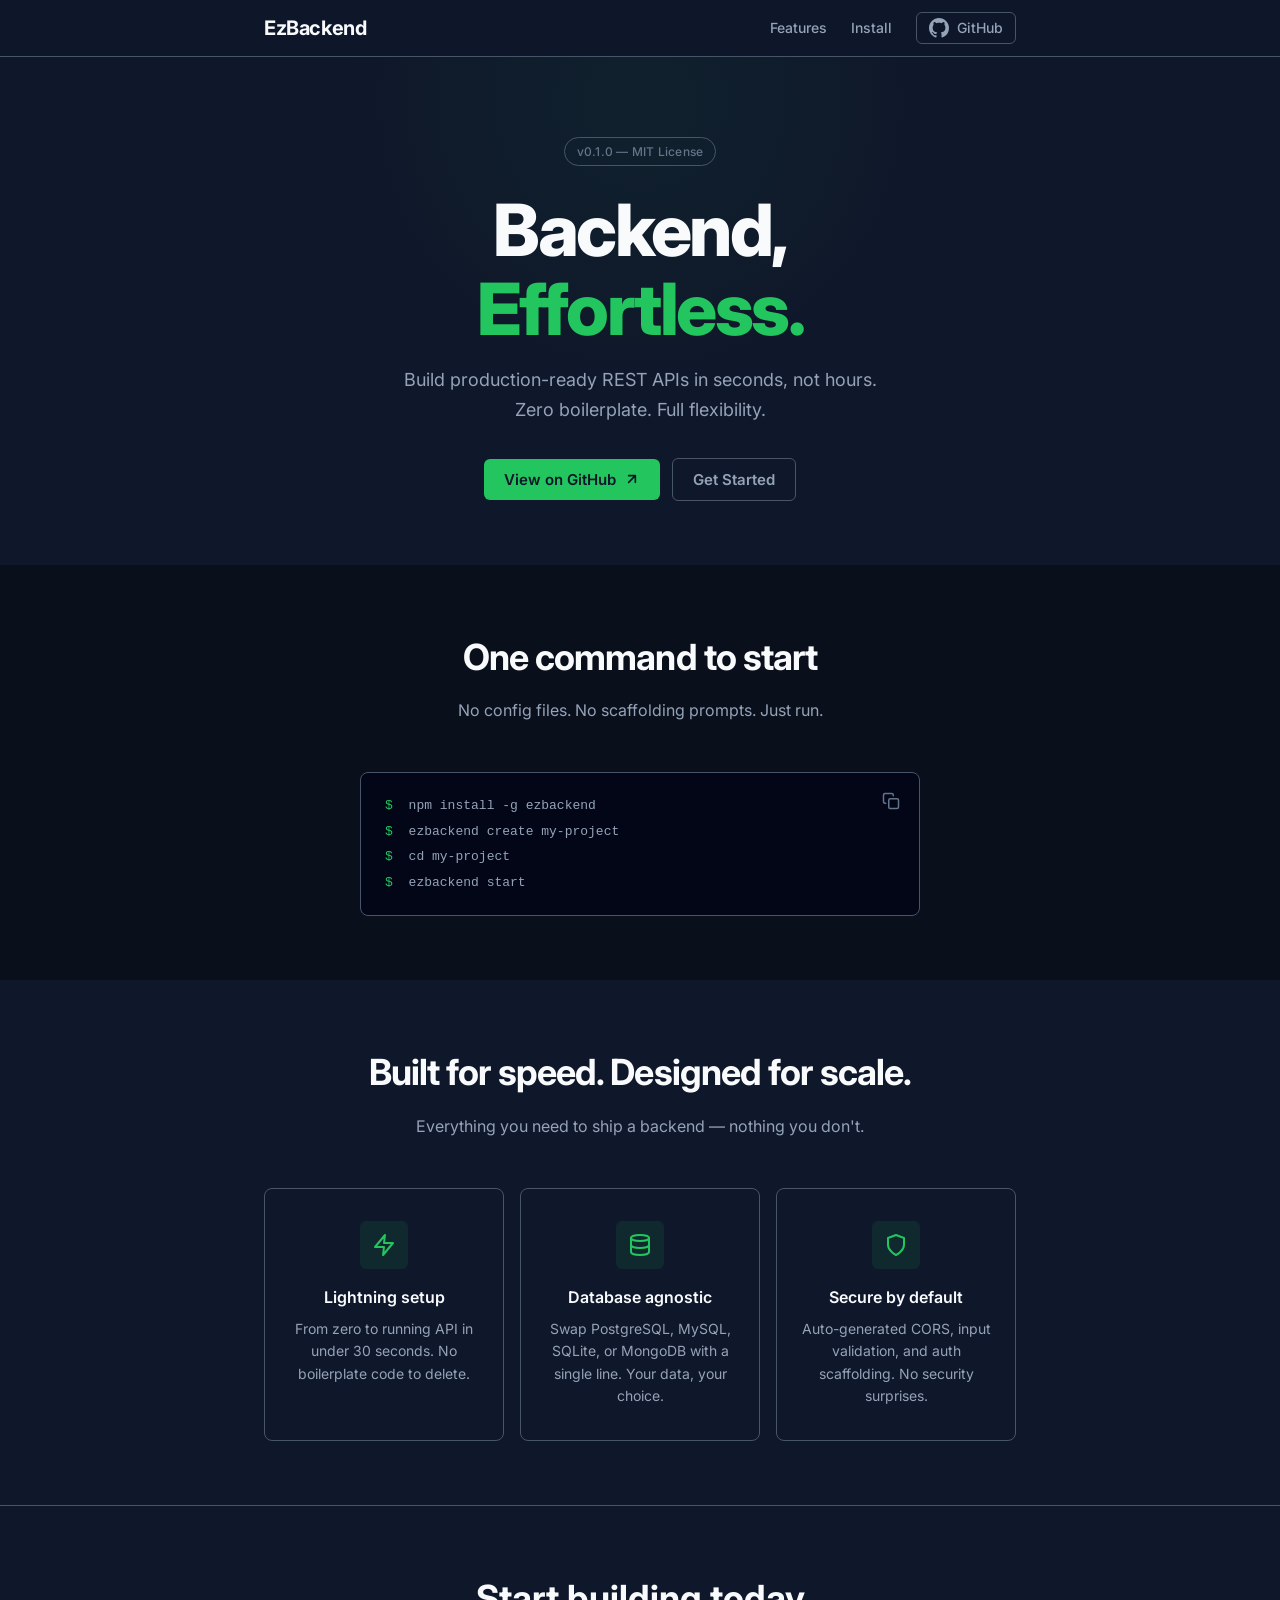
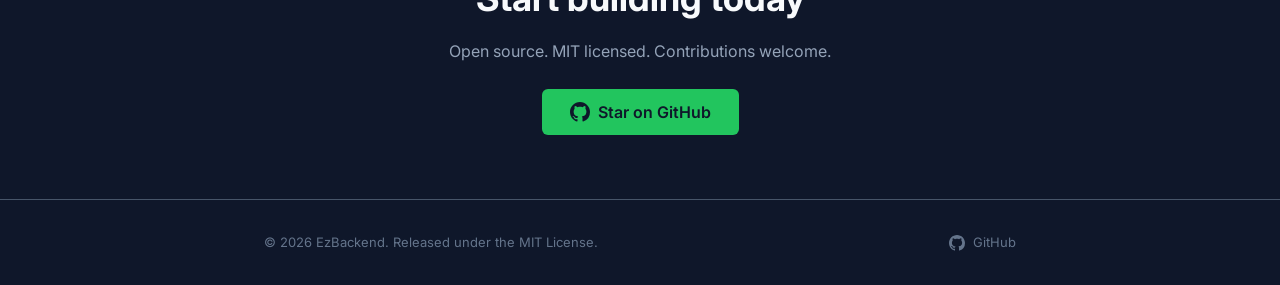
==== docs/index.html @ 8e60e339 "Redesign landing page — dark flat theme - Dark theme (slate-900 bg, slate-100 fg) with green accent " ====
<!DOCTYPE html>
<html lang="en">
<head>
    <meta charset="UTF-8">
    <meta name="viewport" content="width=device-width, initial-scale=1.0">
    <title>EzBackend — Backend, Effortless.</title>
    <link rel="preconnect" href="https://fonts.googleapis.com">
    <link rel="preconnect" href="https://fonts.gstatic.com" crossorigin>
    <link href="https://fonts.googleapis.com/css2?family=Inter:wght@400;500;600;700;800&display=swap" rel="stylesheet">
    <link rel="stylesheet" href="style.css">
</head>
<body>

    <!-- Nav -->
    <nav class="nav" role="navigation" aria-label="Main navigation">
        <div class="container nav__inner">
            <a href="/" class="nav__logo" aria-label="EzBackend home">EzBackend</a>
            <ul class="nav__links">
                <li><a href="#features">Features</a></li>
                <li><a href="#install">Install</a></li>
                <li>
                    <a href="https://github.com/ezbackend/ezbackend" target="_blank" rel="noopener" class="nav__gh">
                        <svg width="20" height="20" viewBox="0 0 24 24" fill="currentColor" aria-hidden="true"><path d="M12 0C5.37 0 0 5.37 0 12c0 5.31 3.435 9.795 8.205 11.385.6.105.825-.255.825-.57 0-.285-.015-1.23-.015-2.235-3.015.555-3.795-.735-4.035-1.41-.135-.345-.72-1.41-1.23-1.695-.42-.225-1.02-.78-.015-.795.945-.015 1.62.87 1.845 1.23 1.08 1.815 2.805 1.305 3.495.99.105-.78.42-1.305.765-1.605-2.67-.3-5.46-1.335-5.46-5.925 0-1.305.465-2.385 1.23-3.225-.12-.3-.54-1.53.12-3.18 0 0 1.005-.315 3.3 1.23.96-.27 1.98-.405 3-.405s2.04.135 3 .405c2.295-1.56 3.3-1.23 3.3-1.23.66 1.65.24 2.88.12 3.18.765.84 1.23 1.905 1.23 3.225 0 4.605-2.805 5.625-5.475 5.925.435.375.81 1.095.81 2.22 0 1.605-.015 2.895-.015 3.3 0 .315.225.69.825.57A12.02 12.02 0 0024 12c0-6.63-5.37-12-12-12z"/></svg>
                        <span>GitHub</span>
                    </a>
                </li>
            </ul>
        </div>
    </nav>

    <!-- Hero -->
    <header class="hero" role="banner">
        <div class="container hero__inner">
            <div class="hero__badge">v0.1.0 — MIT License</div>
            <h1 class="hero__title">
                Backend,<br>
                <span class="hero__accent">Effortless.</span>
            </h1>
            <p class="hero__desc">
                Build production-ready REST APIs in seconds, not hours.
                Zero boilerplate. Full flexibility.
            </p>
            <div class="hero__actions">
                <a href="https://github.com/ezbackend/ezbackend" target="_blank" rel="noopener" class="btn btn--primary">
                    View on GitHub
                    <svg width="16" height="16" viewBox="0 0 24 24" fill="none" stroke="currentColor" stroke-width="2.5" stroke-linecap="round" stroke-linejoin="round" aria-hidden="true"><path d="M7 17l9.2-9.2M17 17V7H7"/></svg>
                </a>
                <a href="#install" class="btn btn--ghost">Get Started</a>
            </div>
        </div>
    </header>

    <!-- Install -->
    <section id="install" class="section section--dark">
        <div class="container">
            <h2 class="section__title">One command to start</h2>
            <p class="section__subtitle">No config files. No scaffolding prompts. Just run.</p>
            <div class="code-block" role="region" aria-label="Installation commands">
                <button class="code-block__copy" id="copyBtn" aria-label="Copy to clipboard">
                    <svg class="code-block__icon" id="copyIcon" width="18" height="18" viewBox="0 0 24 24" fill="none" stroke="currentColor" stroke-width="2" stroke-linecap="round" stroke-linejoin="round"><rect x="9" y="9" width="13" height="13" rx="2" ry="2"/><path d="M5 15H4a2 2 0 01-2-2V4a2 2 0 012-2h9a2 2 0 012 2v1"/></svg>
                    <svg class="code-block__icon code-block__icon--check" id="checkIcon" width="18" height="18" viewBox="0 0 24 24" fill="none" stroke="currentColor" stroke-width="2" stroke-linecap="round" stroke-linejoin="round" style="display:none"><polyline points="20 6 9 17 4 12"/></svg>
                </button>
                <pre><code><span class="code-prompt">$</span> npm install -g ezbackend
<span class="code-prompt">$</span> ezbackend create my-project
<span class="code-prompt">$</span> cd my-project
<span class="code-prompt">$</span> ezbackend start</code></pre>
            </div>
        </div>
    </section>

    <!-- Features -->
    <section id="features" class="section">
        <div class="container">
            <h2 class="section__title">Built for speed. Designed for scale.</h2>
            <p class="section__subtitle">Everything you need to ship a backend — nothing you don't.</p>
            <div class="features-grid">
                <article class="feature-card">
                    <div class="feature-card__icon" aria-hidden="true">
                        <svg width="24" height="24" viewBox="0 0 24 24" fill="none" stroke="currentColor" stroke-width="2" stroke-linecap="round" stroke-linejoin="round"><polygon points="13 2 3 14 12 14 11 22 21 10 12 10 13 2"/></svg>
                    </div>
                    <h3 class="feature-card__title">Lightning setup</h3>
                    <p class="feature-card__desc">From zero to running API in under 30 seconds. No boilerplate code to delete.</p>
                </article>
                <article class="feature-card">
                    <div class="feature-card__icon" aria-hidden="true">
                        <svg width="24" height="24" viewBox="0 0 24 24" fill="none" stroke="currentColor" stroke-width="2" stroke-linecap="round" stroke-linejoin="round"><ellipse cx="12" cy="5" rx="9" ry="3"/><path d="M21 12c0 1.66-4 3-9 3s-9-1.34-9-3"/><path d="M3 5v14c0 1.66 4 3 9 3s9-1.34 9-3V5"/></svg>
                    </div>
                    <h3 class="feature-card__title">Database agnostic</h3>
                    <p class="feature-card__desc">Swap PostgreSQL, MySQL, SQLite, or MongoDB with a single line. Your data, your choice.</p>
                </article>
                <article class="feature-card">
                    <div class="feature-card__icon" aria-hidden="true">
                        <svg width="24" height="24" viewBox="0 0 24 24" fill="none" stroke="currentColor" stroke-width="2" stroke-linecap="round" stroke-linejoin="round"><path d="M12 22s8-4 8-10V5l-8-3-8 3v7c0 6 8 10 8 10z"/></svg>
                    </div>
                    <h3 class="feature-card__title">Secure by default</h3>
                    <p class="feature-card__desc">Auto-generated CORS, input validation, and auth scaffolding. No security surprises.</p>
                </article>
            </div>
        </div>
    </section>

    <!-- GitHub CTA -->
    <section class="section section--cta">
        <div class="container cta__inner">
            <h2 class="cta__title">Start building today</h2>
            <p class="cta__desc">Open source. MIT licensed. Contributions welcome.</p>
            <a href="https://github.com/ezbackend/ezbackend" target="_blank" rel="noopener" class="btn btn--primary btn--lg">
                <svg width="20" height="20" viewBox="0 0 24 24" fill="currentColor" aria-hidden="true"><path d="M12 0C5.37 0 0 5.37 0 12c0 5.31 3.435 9.795 8.205 11.385.6.105.825-.255.825-.57 0-.285-.015-1.23-.015-2.235-3.015.555-3.795-.735-4.035-1.41-.135-.345-.72-1.41-1.23-1.695-.42-.225-1.02-.78-.015-.795.945-.015 1.62.87 1.845 1.23 1.08 1.815 2.805 1.305 3.495.99.105-.78.42-1.305.765-1.605-2.67-.3-5.46-1.335-5.46-5.925 0-1.305.465-2.385 1.23-3.225-.12-.3-.54-1.53.12-3.18 0 0 1.005-.315 3.3 1.23.96-.27 1.98-.405 3-.405s2.04.135 3 .405c2.295-1.56 3.3-1.23 3.3-1.23.66 1.65.24 2.88.12 3.18.765.84 1.23 1.905 1.23 3.225 0 4.605-2.805 5.625-5.475 5.925.435.375.81 1.095.81 2.22 0 1.605-.015 2.895-.015 3.3 0 .315.225.69.825.57A12.02 12.02 0 0024 12c0-6.63-5.37-12-12-12z"/></svg>
                Star on GitHub
            </a>
        </div>
    </section>

    <!-- Footer -->
    <footer class="footer" role="contentinfo">
        <div class="container footer__inner">
            <p class="footer__copy">&copy; 2026 EzBackend. Released under the MIT License.</p>
            <a href="https://github.com/ezbackend/ezbackend" target="_blank" rel="noopener" class="footer__link">
                <svg width="16" height="16" viewBox="0 0 24 24" fill="currentColor" aria-hidden="true"><path d="M12 0C5.37 0 0 5.37 0 12c0 5.31 3.435 9.795 8.205 11.385.6.105.825-.255.825-.57 0-.285-.015-1.23-.015-2.235-3.015.555-3.795-.735-4.035-1.41-.135-.345-.72-1.41-1.23-1.695-.42-.225-1.02-.78-.015-.795.945-.015 1.62.87 1.845 1.23 1.08 1.815 2.805 1.305 3.495.99.105-.78.42-1.305.765-1.605-2.67-.3-5.46-1.335-5.46-5.925 0-1.305.465-2.385 1.23-3.225-.12-.3-.54-1.53.12-3.18 0 0 1.005-.315 3.3 1.23.96-.27 1.98-.405 3-.405s2.04.135 3 .405c2.295-1.56 3.3-1.23 3.3-1.23.66 1.65.24 2.88.12 3.18.765.84 1.23 1.905 1.23 3.225 0 4.605-2.805 5.625-5.475 5.925.435.375.81 1.095.81 2.22 0 1.605-.015 2.895-.015 3.3 0 .315.225.69.825.57A12.02 12.02 0 0024 12c0-6.63-5.37-12-12-12z"/></svg>
                GitHub
            </a>
        </div>
    </footer>

    <script src="script.js"></script>
</body>
</html>
---- docs/style.css ----
/* =========================================================
   EzBackend — Dark Flat Design System
   Font: Inter, 4/8dp spacing, dark theme, green accent
   ========================================================= */

/* --- Reset & Base --------------------------------------- */
*, *::before, *::after {
    margin: 0;
    padding: 0;
    box-sizing: border-box;
}

:root {
    --color-primary:       #1E293B;
    --color-on-primary:    #FFFFFF;
    --color-secondary:     #334155;
    --color-accent:        #22C55E;
    --color-accent-hover:  #16A34A;
    --color-bg:            #0F172A;
    --color-fg:            #F8FAFC;
    --color-muted:         #272F42;
    --color-border:        #475569;
    --color-destructive:   #EF4444;
    --color-ring:          #1E293B;
    --color-text-primary:  #F1F5F9;
    --color-text-secondary:#94A3B8;
    --color-text-muted:    #64748B;

    --font-sans: 'Inter', -apple-system, BlinkMacSystemFont, 'Segoe UI', Roboto, sans-serif;
    --font-mono: 'SF Mono', 'Fira Code', 'Fira Mono', 'Roboto Mono', monospace;

    --space-1: 4px;
    --space-2: 8px;
    --space-3: 12px;
    --space-4: 16px;
    --space-5: 20px;
    --space-6: 24px;
    --space-8: 32px;
    --space-10: 40px;
    --space-12: 48px;
    --space-16: 64px;
    --space-20: 80px;

    --radius-sm: 6px;
    --radius-md: 8px;
    --radius-lg: 12px;

    --transition-fast: 150ms ease;
    --transition-base: 200ms ease;
}

html {
    scroll-behavior: smooth;
}

body {
    font-family: var(--font-sans);
    font-size: 16px;
    line-height: 1.6;
    color: var(--color-text-primary);
    background-color: var(--color-bg);
    -webkit-font-smoothing: antialiased;
    -moz-osx-font-smoothing: grayscale;
}

/* --- Container ------------------------------------------ */
.container {
    max-width: 800px;
    margin: 0 auto;
    padding: 0 var(--space-6);
}

/* --- Nav ------------------------------------------------ */
.nav {
    position: sticky;
    top: 0;
    z-index: 100;
    background-color: rgba(15, 23, 42, 0.85);
    backdrop-filter: blur(12px);
    -webkit-backdrop-filter: blur(12px);
    border-bottom: 1px solid var(--color-border);
}

.nav__inner {
    display: flex;
    align-items: center;
    justify-content: space-between;
    height: 56px;
}

.nav__logo {
    font-size: 1.25rem;
    font-weight: 700;
    color: var(--color-fg);
    text-decoration: none;
    letter-spacing: -0.02em;
}

.nav__logo:hover {
    color: var(--color-accent);
}

.nav__links {
    list-style: none;
    display: flex;
    align-items: center;
    gap: var(--space-6);
}

.nav__links a {
    text-decoration: none;
    color: var(--color-text-secondary);
    font-size: 0.875rem;
    font-weight: 500;
    transition: color var(--transition-fast);
}

.nav__links a:hover {
    color: var(--color-fg);
}

.nav__gh {
    display: flex;
    align-items: center;
    gap: var(--space-2);
    padding: var(--space-1) var(--space-3);
    border: 1px solid var(--color-border);
    border-radius: var(--radius-sm);
    transition: all var(--transition-fast);
}

.nav__gh:hover {
    border-color: var(--color-text-secondary);
}

/* --- Hero ----------------------------------------------- */
.hero {
    padding: var(--space-20) 0 var(--space-16);
    text-align: center;
    position: relative;
    overflow: hidden;
}

.hero::before {
    content: '';
    position: absolute;
    top: -50%;
    left: 50%;
    width: 600px;
    height: 600px;
    transform: translateX(-50%);
    background: radial-gradient(ellipse, rgba(34, 197, 94, 0.06) 0%, transparent 70%);
    pointer-events: none;
}

.hero__inner {
    position: relative;
}

.hero__badge {
    display: inline-flex;
    align-items: center;
    padding: var(--space-1) var(--space-3);
    border: 1px solid var(--color-border);
    border-radius: 999px;
    font-size: 0.75rem;
    font-weight: 500;
    color: var(--color-text-muted);
    letter-spacing: 0.02em;
    margin-bottom: var(--space-6);
}

.hero__title {
    font-size: clamp(2.75rem, 6vw, 4.5rem);
    font-weight: 800;
    line-height: 1.1;
    letter-spacing: -0.035em;
    color: var(--color-fg);
    margin-bottom: var(--space-4);
}

.hero__accent {
    color: var(--color-accent);
}

.hero__desc {
    font-size: 1.125rem;
    color: var(--color-text-secondary);
    max-width: 480px;
    margin: 0 auto var(--space-8);
    line-height: 1.7;
}

.hero__actions {
    display: flex;
    align-items: center;
    justify-content: center;
    gap: var(--space-3);
}

/* --- Buttons -------------------------------------------- */
.btn {
    display: inline-flex;
    align-items: center;
    gap: var(--space-2);
    padding: 0.625rem 1.25rem;
    border-radius: var(--radius-sm);
    font-family: var(--font-sans);
    font-size: 0.9375rem;
    font-weight: 600;
    text-decoration: none;
    cursor: pointer;
    transition: all var(--transition-base);
    border: none;
    line-height: 1.4;
}

.btn--primary {
    background-color: var(--color-accent);
    color: #0F172A;
}

.btn--primary:hover {
    background-color: var(--color-accent-hover);
}

.btn--primary:focus-visible {
    outline: 2px solid var(--color-accent);
    outline-offset: 2px;
}

.btn--ghost {
    background-color: transparent;
    color: var(--color-text-secondary);
    border: 1px solid var(--color-border);
}

.btn--ghost:hover {
    color: var(--color-fg);
    border-color: var(--color-text-secondary);
}

.btn--ghost:focus-visible {
    outline: 2px solid var(--color-text-secondary);
    outline-offset: 2px;
}

.btn--lg {
    padding: 0.75rem 1.75rem;
    font-size: 1rem;
}

/* --- Sections ------------------------------------------ */
.section {
    padding: var(--space-16) 0;
}

.section--dark {
    background-color: #0A0F1C;
}

.section--cta {
    text-align: center;
    padding: var(--space-16) 0;
    border-top: 1px solid var(--color-border);
}

.section__title {
    font-size: clamp(1.75rem, 3vw, 2.25rem);
    font-weight: 700;
    letter-spacing: -0.025em;
    color: var(--color-fg);
    text-align: center;
    margin-bottom: var(--space-3);
}

.section__subtitle {
    font-size: 1rem;
    color: var(--color-text-secondary);
    text-align: center;
    max-width: 480px;
    margin: 0 auto var(--space-12);
}

/* --- Code Block ----------------------------------------- */
.code-block {
    position: relative;
    max-width: 560px;
    margin: 0 auto;
    background-color: #020617;
    border: 1px solid var(--color-border);
    border-radius: var(--radius-md);
    padding: var(--space-5) var(--space-6);
}

.code-block pre {
    overflow-x: auto;
    -webkit-overflow-scrolling: touch;
}

.code-block code {
    font-family: var(--font-mono);
    font-size: 0.8125rem;
    line-height: 1.8;
    color: var(--color-text-secondary);
    white-space: pre;
}

.code-prompt {
    color: var(--color-accent);
    font-weight: 500;
    margin-right: var(--space-2);
}

.code-block__copy {
    position: absolute;
    top: var(--space-3);
    right: var(--space-3);
    display: flex;
    align-items: center;
    justify-content: center;
    width: 32px;
    height: 32px;
    background: transparent;
    border: none;
    color: var(--color-text-muted);
    cursor: pointer;
    border-radius: var(--radius-sm);
    transition: all var(--transition-fast);
}

.code-block__copy:hover {
    background-color: var(--color-muted);
    color: var(--color-fg);
}

.code-block__copy:focus-visible {
    outline: 2px solid var(--color-accent);
    outline-offset: 2px;
}

/* --- Features Grid -------------------------------------- */
.features-grid {
    display: grid;
    grid-template-columns: repeat(3, 1fr);
    gap: var(--space-4);
}

.feature-card {
    padding: var(--space-8) var(--space-6);
    border: 1px solid var(--color-border);
    border-radius: var(--radius-md);
    text-align: center;
    transition: all var(--transition-base);
}

.feature-card:hover {
    border-color: var(--color-text-muted);
    background-color: rgba(255, 255, 255, 0.02);
}

.feature-card__icon {
    display: inline-flex;
    align-items: center;
    justify-content: center;
    width: 48px;
    height: 48px;
    margin-bottom: var(--space-4);
    border-radius: var(--radius-sm);
    background-color: rgba(34, 197, 94, 0.1);
    color: var(--color-accent);
}

.feature-card__title {
    font-size: 1rem;
    font-weight: 600;
    color: var(--color-fg);
    margin-bottom: var(--space-2);
}

.feature-card__desc {
    font-size: 0.875rem;
    color: var(--color-text-secondary);
    line-height: 1.6;
}

/* --- CTA ------------------------------------------------ */
.cta__inner {
    display: flex;
    flex-direction: column;
    align-items: center;
}

.cta__title {
    font-size: clamp(1.75rem, 3vw, 2.25rem);
    font-weight: 700;
    color: var(--color-fg);
    margin-bottom: var(--space-3);
}

.cta__desc {
    font-size: 1rem;
    color: var(--color-text-secondary);
    margin-bottom: var(--space-6);
}

/* --- Footer --------------------------------------------- */
.footer {
    padding: var(--space-8) 0;
    border-top: 1px solid var(--color-border);
}

.footer__inner {
    display: flex;
    align-items: center;
    justify-content: space-between;
}

.footer__copy {
    font-size: 0.8125rem;
    color: var(--color-text-muted);
}

.footer__link {
    display: flex;
    align-items: center;
    gap: var(--space-2);
    font-size: 0.8125rem;
    color: var(--color-text-muted);
    text-decoration: none;
    transition: color var(--transition-fast);
}

.footer__link:hover {
    color: var(--color-text-secondary);
}

/* --- Responsive ----------------------------------------- */
@media (max-width: 768px) {
    .container {
        padding: 0 var(--space-4);
    }

    .hero {
        padding: var(--space-12) 0 var(--space-10);
    }

    .hero__actions {
        flex-direction: column;
    }

    .hero__desc {
        font-size: 1rem;
    }

    .features-grid {
        grid-template-columns: 1fr;
        gap: var(--space-3);
    }

    .section {
        padding: var(--space-10) 0;
    }

    .section__title {
        margin-bottom: var(--space-2);
    }

    .footer__inner {
        flex-direction: column;
        gap: var(--space-3);
        text-align: center;
    }
}

@media (max-width: 480px) {
    .nav__links li:not(:last-child) {
        display: none;
    }

    .nav__inner {
        height: 48px;
    }

    .code-block {
        padding: var(--space-4);
    }

    .code-block code {
        font-size: 0.75rem;
    }
}
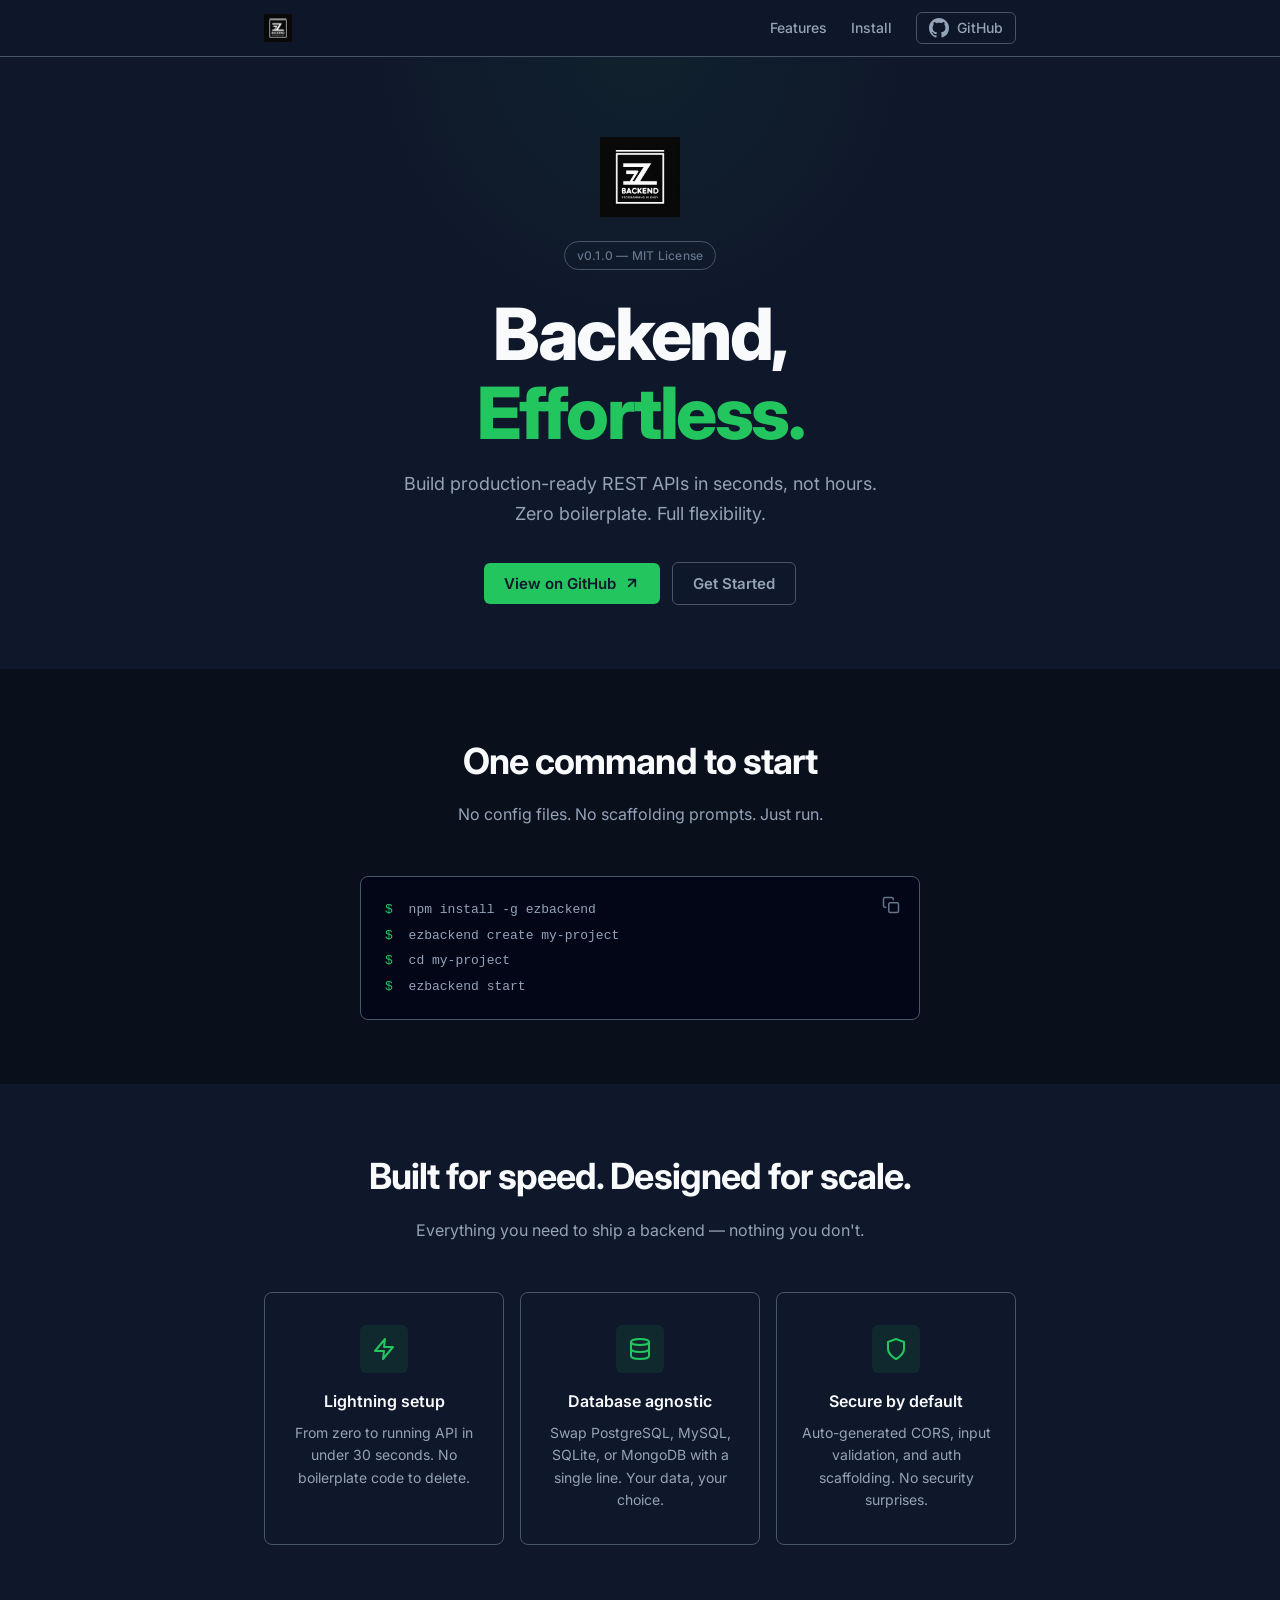
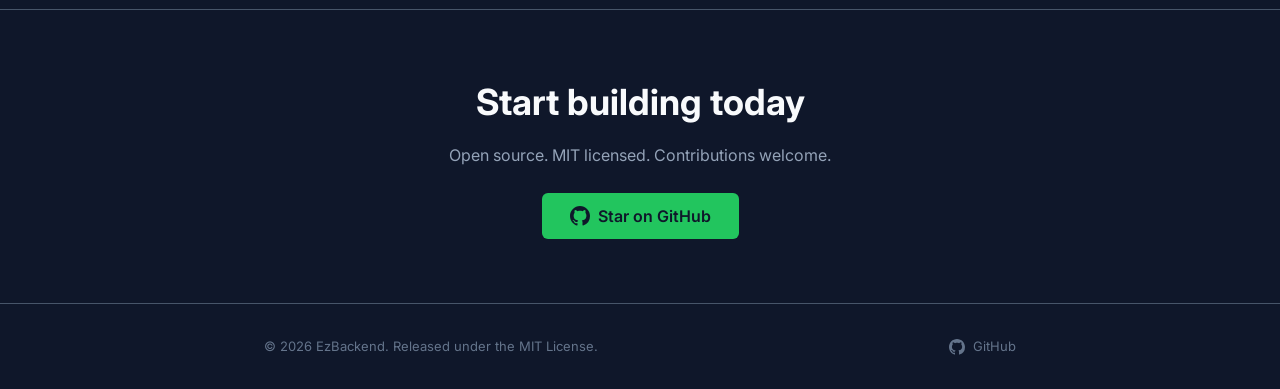
==== commit 4acf8e82: "Add logo to nav + hero Co-Authored-By: Claude <noreply@anthropic.com>" ====
--- a/docs/index.html
+++ b/docs/index.html
@@ -14,7 +14,9 @@
     <!-- Nav -->
     <nav class="nav" role="navigation" aria-label="Main navigation">
         <div class="container nav__inner">
-            <a href="/" class="nav__logo" aria-label="EzBackend home">EzBackend</a>
+            <a href="/" class="nav__logo" aria-label="EzBackend home">
+                <img src="assets/logo.jpeg" alt="EzBackend" class="nav__logo-img">
+            </a>
             <ul class="nav__links">
                 <li><a href="#features">Features</a></li>
                 <li><a href="#install">Install</a></li>
@@ -31,6 +33,7 @@
     <!-- Hero -->
     <header class="hero" role="banner">
         <div class="container hero__inner">
+            <img src="assets/logo.jpeg" alt="EzBackend" class="hero__logo">
             <div class="hero__badge">v0.1.0 — MIT License</div>
             <h1 class="hero__title">
                 Backend,<br>
--- a/docs/style.css
+++ b/docs/style.css
@@ -94,10 +94,17 @@
     color: var(--color-fg);
     text-decoration: none;
     letter-spacing: -0.02em;
+    line-height: 0;
 }
 
 .nav__logo:hover {
-    color: var(--color-accent);
+    opacity: 0.85;
+}
+
+.nav__logo-img {
+    height: 28px;
+    width: auto;
+    display: block;
 }
 
 .nav__links {
@@ -155,6 +162,13 @@
 
 .hero__inner {
     position: relative;
+}
+
+.hero__logo {
+    height: 80px;
+    width: auto;
+    display: block;
+    margin: 0 auto var(--space-6);
 }
 
 .hero__badge {
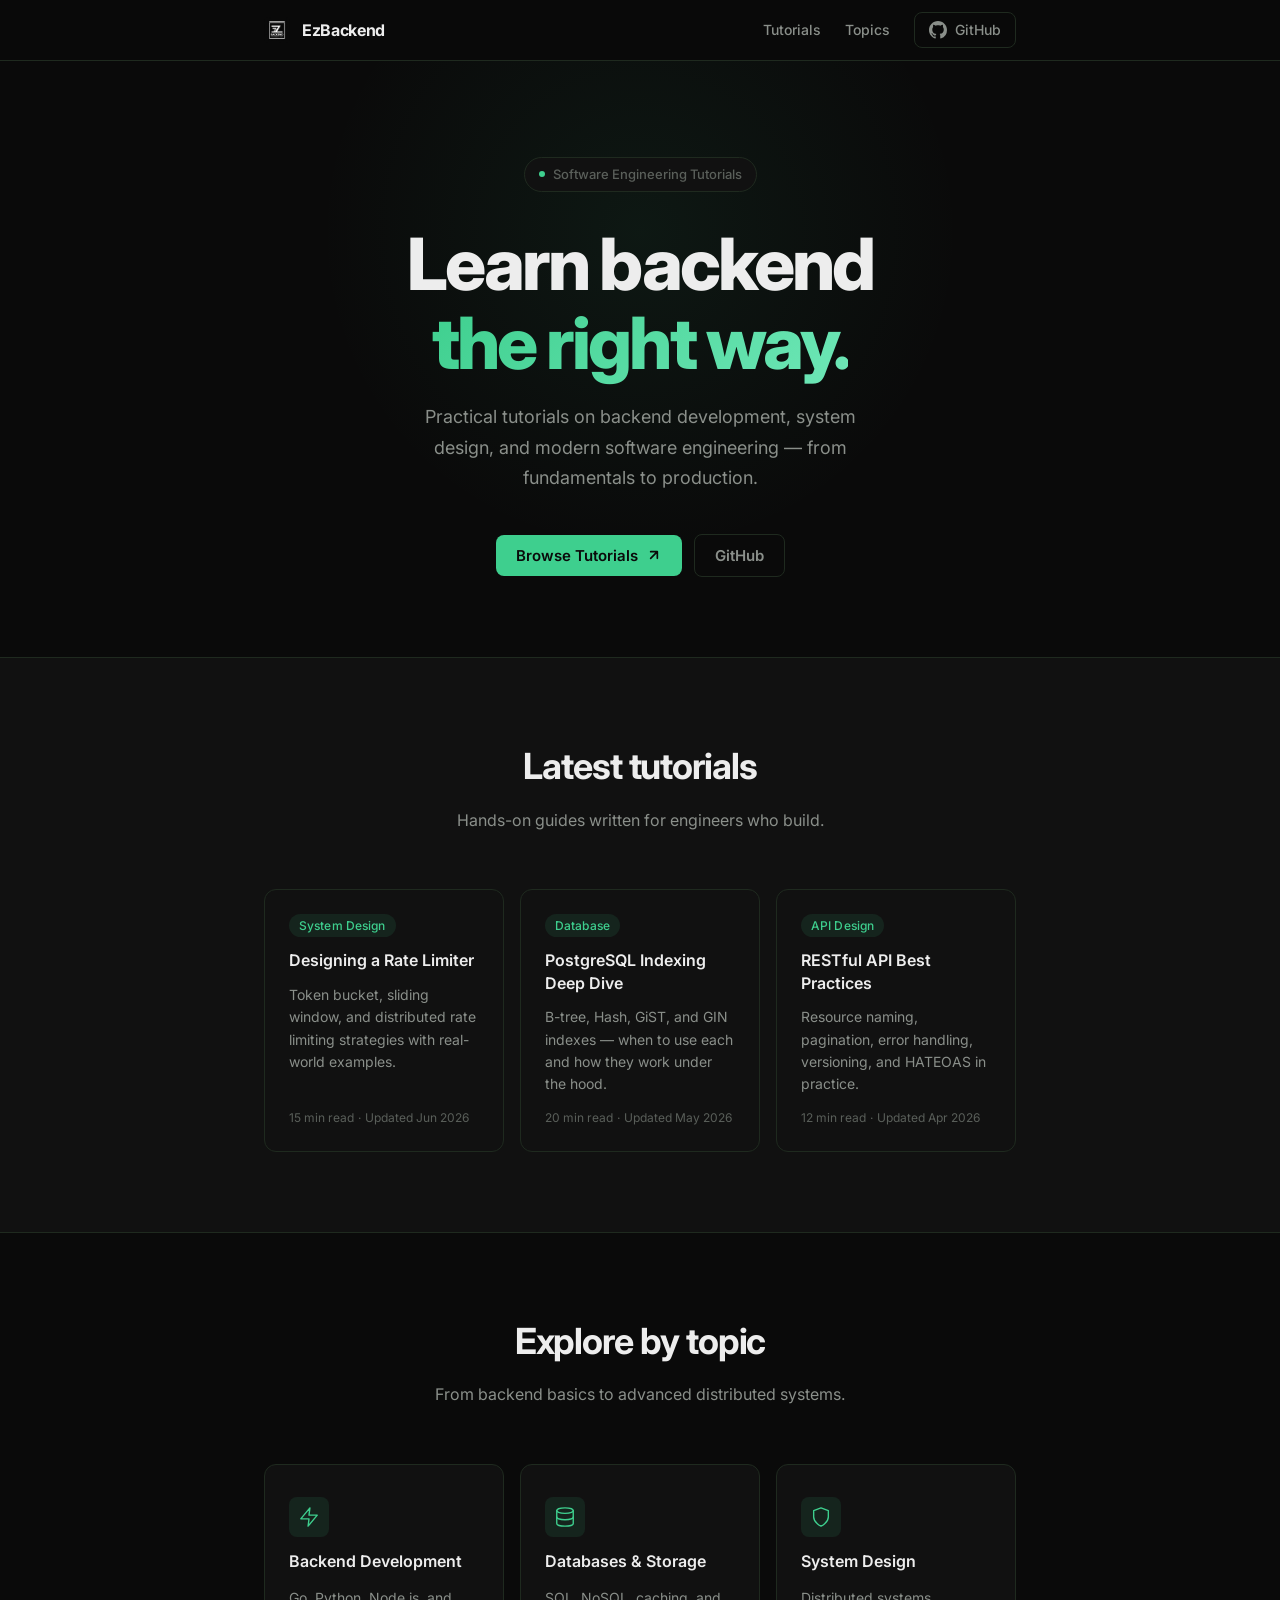
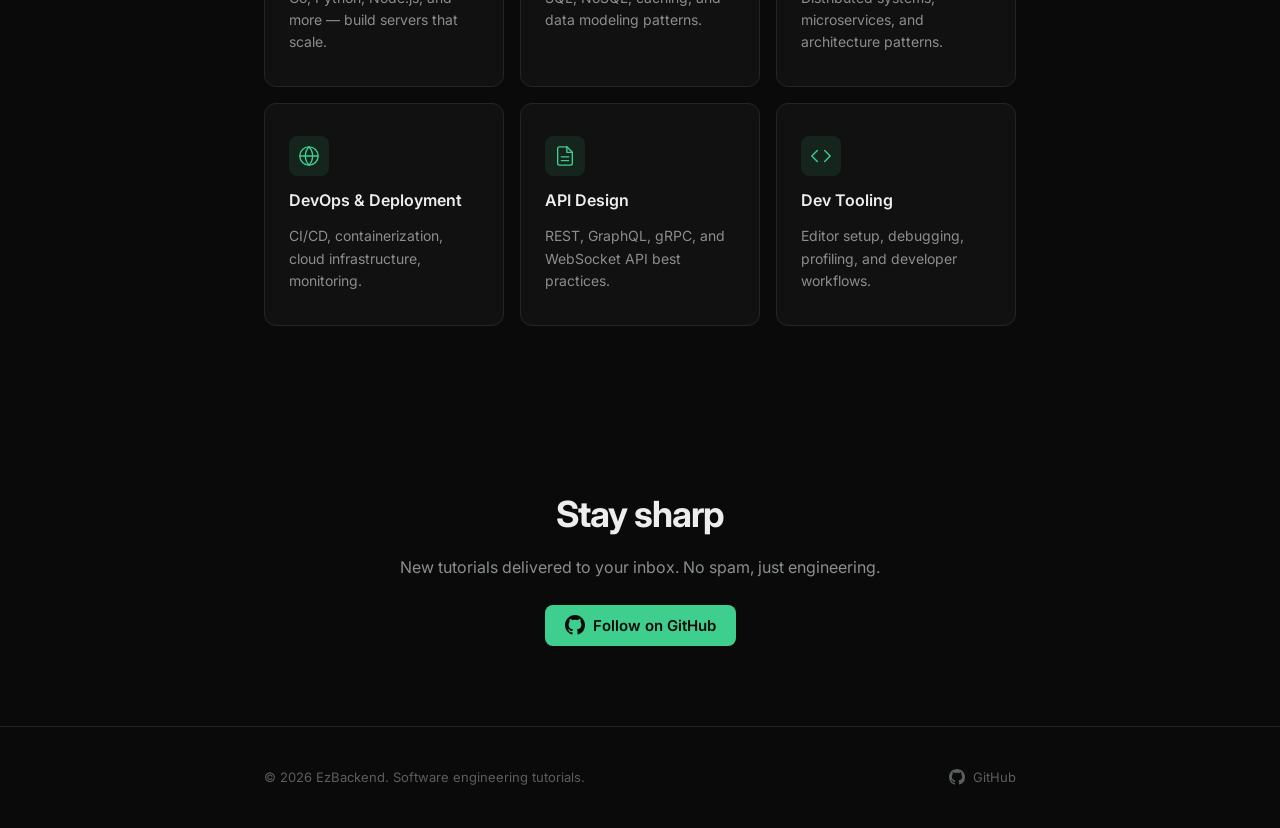
==== commit 367eb2c9: "Redesign landing page — blog/tutorials site Rewrite content from framework promo to software enginee" ====
--- a/docs/index.html
+++ b/docs/index.html
@@ -3,10 +3,10 @@
 <head>
     <meta charset="UTF-8">
     <meta name="viewport" content="width=device-width, initial-scale=1.0">
-    <title>EzBackend — Backend, Effortless.</title>
+    <title>EzBackend — Software Engineering Tutorials</title>
     <link rel="preconnect" href="https://fonts.googleapis.com">
     <link rel="preconnect" href="https://fonts.gstatic.com" crossorigin>
-    <link href="https://fonts.googleapis.com/css2?family=Inter:wght@400;500;600;700;800&display=swap" rel="stylesheet">
+    <link href="https://fonts.googleapis.com/css2?family=Inter:wght@400;500;600;700;800&family=JetBrains+Mono:wght@400;500&display=swap" rel="stylesheet">
     <link rel="stylesheet" href="style.css">
 </head>
 <body>
@@ -16,13 +16,14 @@
         <div class="container nav__inner">
             <a href="/" class="nav__logo" aria-label="EzBackend home">
                 <img src="assets/logo.jpeg" alt="EzBackend" class="nav__logo-img">
+                <span class="nav__logo-text">EzBackend</span>
             </a>
             <ul class="nav__links">
-                <li><a href="#features">Features</a></li>
-                <li><a href="#install">Install</a></li>
+                <li><a href="#tutorials">Tutorials</a></li>
+                <li><a href="#topics">Topics</a></li>
                 <li>
                     <a href="https://github.com/ezbackend/ezbackend" target="_blank" rel="noopener" class="nav__gh">
-                        <svg width="20" height="20" viewBox="0 0 24 24" fill="currentColor" aria-hidden="true"><path d="M12 0C5.37 0 0 5.37 0 12c0 5.31 3.435 9.795 8.205 11.385.6.105.825-.255.825-.57 0-.285-.015-1.23-.015-2.235-3.015.555-3.795-.735-4.035-1.41-.135-.345-.72-1.41-1.23-1.695-.42-.225-1.02-.78-.015-.795.945-.015 1.62.87 1.845 1.23 1.08 1.815 2.805 1.305 3.495.99.105-.78.42-1.305.765-1.605-2.67-.3-5.46-1.335-5.46-5.925 0-1.305.465-2.385 1.23-3.225-.12-.3-.54-1.53.12-3.18 0 0 1.005-.315 3.3 1.23.96-.27 1.98-.405 3-.405s2.04.135 3 .405c2.295-1.56 3.3-1.23 3.3-1.23.66 1.65.24 2.88.12 3.18.765.84 1.23 1.905 1.23 3.225 0 4.605-2.805 5.625-5.475 5.925.435.375.81 1.095.81 2.22 0 1.605-.015 2.895-.015 3.3 0 .315.225.69.825.57A12.02 12.02 0 0024 12c0-6.63-5.37-12-12-12z"/></svg>
+                        <svg width="18" height="18" viewBox="0 0 24 24" fill="currentColor" aria-hidden="true"><path d="M12 0C5.37 0 0 5.37 0 12c0 5.31 3.435 9.795 8.205 11.385.6.105.825-.255.825-.57 0-.285-.015-1.23-.015-2.235-3.015.555-3.795-.735-4.035-1.41-.135-.345-.72-1.41-1.23-1.695-.42-.225-1.02-.78-.015-.795.945-.015 1.62.87 1.845 1.23 1.08 1.815 2.805 1.305 3.495.99.105-.78.42-1.305.765-1.605-2.67-.3-5.46-1.335-5.46-5.925 0-1.305.465-2.385 1.23-3.225-.12-.3-.54-1.53.12-3.18 0 0 1.005-.315 3.3 1.23.96-.27 1.98-.405 3-.405s2.04.135 3 .405c2.295-1.56 3.3-1.23 3.3-1.23.66 1.65.24 2.88.12 3.18.765.84 1.23 1.905 1.23 3.225 0 4.605-2.805 5.625-5.475 5.925.435.375.81 1.095.81 2.22 0 1.605-.015 2.895-.015 3.3 0 .315.225.69.825.57A12.02 12.02 0 0024 12c0-6.63-5.37-12-12-12z"/></svg>
                         <span>GitHub</span>
                     </a>
                 </li>
@@ -33,83 +34,128 @@
     <!-- Hero -->
     <header class="hero" role="banner">
         <div class="container hero__inner">
-            <img src="assets/logo.jpeg" alt="EzBackend" class="hero__logo">
-            <div class="hero__badge">v0.1.0 — MIT License</div>
+            <div class="hero__badge">
+                <span class="hero__badge-dot"></span>
+                Software Engineering Tutorials
+            </div>
             <h1 class="hero__title">
-                Backend,<br>
-                <span class="hero__accent">Effortless.</span>
+                Learn backend<br>
+                <span class="hero__accent">the right way.</span>
             </h1>
             <p class="hero__desc">
-                Build production-ready REST APIs in seconds, not hours.
-                Zero boilerplate. Full flexibility.
+                Practical tutorials on backend development, system design, and
+                modern software engineering — from fundamentals to production.
             </p>
             <div class="hero__actions">
-                <a href="https://github.com/ezbackend/ezbackend" target="_blank" rel="noopener" class="btn btn--primary">
-                    View on GitHub
+                <a href="#tutorials" class="btn btn--primary">
+                    Browse Tutorials
                     <svg width="16" height="16" viewBox="0 0 24 24" fill="none" stroke="currentColor" stroke-width="2.5" stroke-linecap="round" stroke-linejoin="round" aria-hidden="true"><path d="M7 17l9.2-9.2M17 17V7H7"/></svg>
                 </a>
-                <a href="#install" class="btn btn--ghost">Get Started</a>
+                <a href="https://github.com/ezbackend" target="_blank" rel="noopener" class="btn btn--ghost">GitHub</a>
             </div>
         </div>
     </header>
 
-    <!-- Install -->
-    <section id="install" class="section section--dark">
+    <!-- Tutorials -->
+    <section id="tutorials" class="section section--dark">
         <div class="container">
-            <h2 class="section__title">One command to start</h2>
-            <p class="section__subtitle">No config files. No scaffolding prompts. Just run.</p>
-            <div class="code-block" role="region" aria-label="Installation commands">
-                <button class="code-block__copy" id="copyBtn" aria-label="Copy to clipboard">
-                    <svg class="code-block__icon" id="copyIcon" width="18" height="18" viewBox="0 0 24 24" fill="none" stroke="currentColor" stroke-width="2" stroke-linecap="round" stroke-linejoin="round"><rect x="9" y="9" width="13" height="13" rx="2" ry="2"/><path d="M5 15H4a2 2 0 01-2-2V4a2 2 0 012-2h9a2 2 0 012 2v1"/></svg>
-                    <svg class="code-block__icon code-block__icon--check" id="checkIcon" width="18" height="18" viewBox="0 0 24 24" fill="none" stroke="currentColor" stroke-width="2" stroke-linecap="round" stroke-linejoin="round" style="display:none"><polyline points="20 6 9 17 4 12"/></svg>
-                </button>
-                <pre><code><span class="code-prompt">$</span> npm install -g ezbackend
-<span class="code-prompt">$</span> ezbackend create my-project
-<span class="code-prompt">$</span> cd my-project
-<span class="code-prompt">$</span> ezbackend start</code></pre>
-            </div>
-        </div>
-    </section>
-
-    <!-- Features -->
-    <section id="features" class="section">
-        <div class="container">
-            <h2 class="section__title">Built for speed. Designed for scale.</h2>
-            <p class="section__subtitle">Everything you need to ship a backend — nothing you don't.</p>
-            <div class="features-grid">
-                <article class="feature-card">
-                    <div class="feature-card__icon" aria-hidden="true">
-                        <svg width="24" height="24" viewBox="0 0 24 24" fill="none" stroke="currentColor" stroke-width="2" stroke-linecap="round" stroke-linejoin="round"><polygon points="13 2 3 14 12 14 11 22 21 10 12 10 13 2"/></svg>
+            <h2 class="section__title">Latest tutorials</h2>
+            <p class="section__subtitle">Hands-on guides written for engineers who build.</p>
+            <div class="tutorials-grid">
+                <article class="tutorial-card">
+                    <div class="tutorial-card__tag">System Design</div>
+                    <h3 class="tutorial-card__title">Designing a Rate Limiter</h3>
+                    <p class="tutorial-card__desc">Token bucket, sliding window, and distributed rate limiting strategies with real-world examples.</p>
+                    <div class="tutorial-card__meta">
+                        <span>15 min read</span>
+                        <span class="tutorial-card__dot">·</span>
+                        <span>Updated Jun 2026</span>
                     </div>
-                    <h3 class="feature-card__title">Lightning setup</h3>
-                    <p class="feature-card__desc">From zero to running API in under 30 seconds. No boilerplate code to delete.</p>
                 </article>
-                <article class="feature-card">
-                    <div class="feature-card__icon" aria-hidden="true">
-                        <svg width="24" height="24" viewBox="0 0 24 24" fill="none" stroke="currentColor" stroke-width="2" stroke-linecap="round" stroke-linejoin="round"><ellipse cx="12" cy="5" rx="9" ry="3"/><path d="M21 12c0 1.66-4 3-9 3s-9-1.34-9-3"/><path d="M3 5v14c0 1.66 4 3 9 3s9-1.34 9-3V5"/></svg>
+                <article class="tutorial-card">
+                    <div class="tutorial-card__tag">Database</div>
+                    <h3 class="tutorial-card__title">PostgreSQL Indexing Deep Dive</h3>
+                    <p class="tutorial-card__desc">B-tree, Hash, GiST, and GIN indexes — when to use each and how they work under the hood.</p>
+                    <div class="tutorial-card__meta">
+                        <span>20 min read</span>
+                        <span class="tutorial-card__dot">·</span>
+                        <span>Updated May 2026</span>
                     </div>
-                    <h3 class="feature-card__title">Database agnostic</h3>
-                    <p class="feature-card__desc">Swap PostgreSQL, MySQL, SQLite, or MongoDB with a single line. Your data, your choice.</p>
                 </article>
-                <article class="feature-card">
-                    <div class="feature-card__icon" aria-hidden="true">
-                        <svg width="24" height="24" viewBox="0 0 24 24" fill="none" stroke="currentColor" stroke-width="2" stroke-linecap="round" stroke-linejoin="round"><path d="M12 22s8-4 8-10V5l-8-3-8 3v7c0 6 8 10 8 10z"/></svg>
+                <article class="tutorial-card">
+                    <div class="tutorial-card__tag">API Design</div>
+                    <h3 class="tutorial-card__title">RESTful API Best Practices</h3>
+                    <p class="tutorial-card__desc">Resource naming, pagination, error handling, versioning, and HATEOAS in practice.</p>
+                    <div class="tutorial-card__meta">
+                        <span>12 min read</span>
+                        <span class="tutorial-card__dot">·</span>
+                        <span>Updated Apr 2026</span>
                     </div>
-                    <h3 class="feature-card__title">Secure by default</h3>
-                    <p class="feature-card__desc">Auto-generated CORS, input validation, and auth scaffolding. No security surprises.</p>
                 </article>
             </div>
         </div>
     </section>
 
-    <!-- GitHub CTA -->
+    <!-- Topics -->
+    <section id="topics" class="section">
+        <div class="container">
+            <h2 class="section__title">Explore by topic</h2>
+            <p class="section__subtitle">From backend basics to advanced distributed systems.</p>
+            <div class="topics-grid">
+                <article class="topic-card">
+                    <div class="topic-card__icon" aria-hidden="true">
+                        <svg width="22" height="22" viewBox="0 0 24 24" fill="none" stroke="currentColor" stroke-width="1.5" stroke-linecap="round" stroke-linejoin="round"><polygon points="13 2 3 14 12 14 11 22 21 10 12 10 13 2"/></svg>
+                    </div>
+                    <h3 class="topic-card__title">Backend Development</h3>
+                    <p class="topic-card__desc">Go, Python, Node.js, and more — build servers that scale.</p>
+                </article>
+                <article class="topic-card">
+                    <div class="topic-card__icon" aria-hidden="true">
+                        <svg width="22" height="22" viewBox="0 0 24 24" fill="none" stroke="currentColor" stroke-width="1.5" stroke-linecap="round" stroke-linejoin="round"><ellipse cx="12" cy="5" rx="9" ry="3"/><path d="M21 12c0 1.66-4 3-9 3s-9-1.34-9-3"/><path d="M3 5v14c0 1.66 4 3 9 3s9-1.34 9-3V5"/></svg>
+                    </div>
+                    <h3 class="topic-card__title">Databases & Storage</h3>
+                    <p class="topic-card__desc">SQL, NoSQL, caching, and data modeling patterns.</p>
+                </article>
+                <article class="topic-card">
+                    <div class="topic-card__icon" aria-hidden="true">
+                        <svg width="22" height="22" viewBox="0 0 24 24" fill="none" stroke="currentColor" stroke-width="1.5" stroke-linecap="round" stroke-linejoin="round"><path d="M12 22s8-4 8-10V5l-8-3-8 3v7c0 6 8 10 8 10z"/></svg>
+                    </div>
+                    <h3 class="topic-card__title">System Design</h3>
+                    <p class="topic-card__desc">Distributed systems, microservices, and architecture patterns.</p>
+                </article>
+                <article class="topic-card">
+                    <div class="topic-card__icon" aria-hidden="true">
+                        <svg width="22" height="22" viewBox="0 0 24 24" fill="none" stroke="currentColor" stroke-width="1.5" stroke-linecap="round" stroke-linejoin="round"><circle cx="12" cy="12" r="10"/><path d="M2 12h20"/><path d="M12 2a15.3 15.3 0 014 10 15.3 15.3 0 01-4 10 15.3 15.3 0 01-4-10 15.3 15.3 0 014-10z"/></svg>
+                    </div>
+                    <h3 class="topic-card__title">DevOps & Deployment</h3>
+                    <p class="topic-card__desc">CI/CD, containerization, cloud infrastructure, monitoring.</p>
+                </article>
+                <article class="topic-card">
+                    <div class="topic-card__icon" aria-hidden="true">
+                        <svg width="22" height="22" viewBox="0 0 24 24" fill="none" stroke="currentColor" stroke-width="1.5" stroke-linecap="round" stroke-linejoin="round"><path d="M14 2H6a2 2 0 00-2 2v16a2 2 0 002 2h12a2 2 0 002-2V8z"/><polyline points="14 2 14 8 20 8"/><line x1="16" y1="13" x2="8" y2="13"/><line x1="16" y1="17" x2="8" y2="17"/></svg>
+                    </div>
+                    <h3 class="topic-card__title">API Design</h3>
+                    <p class="topic-card__desc">REST, GraphQL, gRPC, and WebSocket API best practices.</p>
+                </article>
+                <article class="topic-card">
+                    <div class="topic-card__icon" aria-hidden="true">
+                        <svg width="22" height="22" viewBox="0 0 24 24" fill="none" stroke="currentColor" stroke-width="1.5" stroke-linecap="round" stroke-linejoin="round"><polyline points="16 18 22 12 16 6"/><polyline points="8 6 2 12 8 18"/></svg>
+                    </div>
+                    <h3 class="topic-card__title">Dev Tooling</h3>
+                    <p class="topic-card__desc">Editor setup, debugging, profiling, and developer workflows.</p>
+                </article>
+            </div>
+        </div>
+    </section>
+
+    <!-- Newsletter CTA -->
     <section class="section section--cta">
         <div class="container cta__inner">
-            <h2 class="cta__title">Start building today</h2>
-            <p class="cta__desc">Open source. MIT licensed. Contributions welcome.</p>
-            <a href="https://github.com/ezbackend/ezbackend" target="_blank" rel="noopener" class="btn btn--primary btn--lg">
+            <h2 class="cta__title">Stay sharp</h2>
+            <p class="cta__desc">New tutorials delivered to your inbox. No spam, just engineering.</p>
+            <a href="https://github.com/ezbackend" target="_blank" rel="noopener" class="btn btn--primary">
                 <svg width="20" height="20" viewBox="0 0 24 24" fill="currentColor" aria-hidden="true"><path d="M12 0C5.37 0 0 5.37 0 12c0 5.31 3.435 9.795 8.205 11.385.6.105.825-.255.825-.57 0-.285-.015-1.23-.015-2.235-3.015.555-3.795-.735-4.035-1.41-.135-.345-.72-1.41-1.23-1.695-.42-.225-1.02-.78-.015-.795.945-.015 1.62.87 1.845 1.23 1.08 1.815 2.805 1.305 3.495.99.105-.78.42-1.305.765-1.605-2.67-.3-5.46-1.335-5.46-5.925 0-1.305.465-2.385 1.23-3.225-.12-.3-.54-1.53.12-3.18 0 0 1.005-.315 3.3 1.23.96-.27 1.98-.405 3-.405s2.04.135 3 .405c2.295-1.56 3.3-1.23 3.3-1.23.66 1.65.24 2.88.12 3.18.765.84 1.23 1.905 1.23 3.225 0 4.605-2.805 5.625-5.475 5.925.435.375.81 1.095.81 2.22 0 1.605-.015 2.895-.015 3.3 0 .315.225.69.825.57A12.02 12.02 0 0024 12c0-6.63-5.37-12-12-12z"/></svg>
-                Star on GitHub
+                Follow on GitHub
             </a>
         </div>
     </section>
@@ -117,8 +163,8 @@
     <!-- Footer -->
     <footer class="footer" role="contentinfo">
         <div class="container footer__inner">
-            <p class="footer__copy">&copy; 2026 EzBackend. Released under the MIT License.</p>
-            <a href="https://github.com/ezbackend/ezbackend" target="_blank" rel="noopener" class="footer__link">
+            <p class="footer__copy">&copy; 2026 EzBackend. Software engineering tutorials.</p>
+            <a href="https://github.com/ezbackend" target="_blank" rel="noopener" class="footer__link">
                 <svg width="16" height="16" viewBox="0 0 24 24" fill="currentColor" aria-hidden="true"><path d="M12 0C5.37 0 0 5.37 0 12c0 5.31 3.435 9.795 8.205 11.385.6.105.825-.255.825-.57 0-.285-.015-1.23-.015-2.235-3.015.555-3.795-.735-4.035-1.41-.135-.345-.72-1.41-1.23-1.695-.42-.225-1.02-.78-.015-.795.945-.015 1.62.87 1.845 1.23 1.08 1.815 2.805 1.305 3.495.99.105-.78.42-1.305.765-1.605-2.67-.3-5.46-1.335-5.46-5.925 0-1.305.465-2.385 1.23-3.225-.12-.3-.54-1.53.12-3.18 0 0 1.005-.315 3.3 1.23.96-.27 1.98-.405 3-.405s2.04.135 3 .405c2.295-1.56 3.3-1.23 3.3-1.23.66 1.65.24 2.88.12 3.18.765.84 1.23 1.905 1.23 3.225 0 4.605-2.805 5.625-5.475 5.925.435.375.81 1.095.81 2.22 0 1.605-.015 2.895-.015 3.3 0 .315.225.69.825.57A12.02 12.02 0 0024 12c0-6.63-5.37-12-12-12z"/></svg>
                 GitHub
             </a>
--- a/docs/style.css
+++ b/docs/style.css
@@ -1,6 +1,6 @@
 /* =========================================================
-   EzBackend — Dark Flat Design System
-   Font: Inter, 4/8dp spacing, dark theme, green accent
+   EzBackend — Supabase-inspired Dark Emerald Theme
+   Font: Inter, JetBrains Mono, 4/8dp spacing
    ========================================================= */
 
 /* --- Reset & Base --------------------------------------- */
@@ -11,23 +11,27 @@
 }
 
 :root {
-    --color-primary:       #1E293B;
-    --color-on-primary:    #FFFFFF;
-    --color-secondary:     #334155;
-    --color-accent:        #22C55E;
-    --color-accent-hover:  #16A34A;
-    --color-bg:            #0F172A;
-    --color-fg:            #F8FAFC;
-    --color-muted:         #272F42;
-    --color-border:        #475569;
-    --color-destructive:   #EF4444;
-    --color-ring:          #1E293B;
-    --color-text-primary:  #F1F5F9;
-    --color-text-secondary:#94A3B8;
-    --color-text-muted:    #64748B;
+    --color-bg:            #0A0A0A;
+    --color-surface:       #111111;
+    --color-surface-hover: #1A1A1A;
+    --color-border:        #1F2A1F;
+    --color-border-light:  #2A3A2A;
+
+    --color-accent:        #3ECF8E;
+    --color-accent-hover:  #2FB87A;
+    --color-accent-subtle: rgba(62, 207, 142, 0.1);
+
+    --color-fg:            #EDEDED;
+    --color-text-primary:  #E0E0E0;
+    --color-text-secondary:#8A8F8A;
+    --color-text-muted:    #5A5F5A;
+
+    --color-code-bg:       #0D0D0D;
+    --color-code-comment:  #4A6F5A;
+    --color-code-prompt:   #3ECF8E;
 
     --font-sans: 'Inter', -apple-system, BlinkMacSystemFont, 'Segoe UI', Roboto, sans-serif;
-    --font-mono: 'SF Mono', 'Fira Code', 'Fira Mono', 'Roboto Mono', monospace;
+    --font-mono: 'JetBrains Mono', 'SF Mono', 'Fira Code', 'Fira Mono', 'Roboto Mono', monospace;
 
     --space-1: 4px;
     --space-2: 8px;
@@ -38,15 +42,18 @@
     --space-8: 32px;
     --space-10: 40px;
     --space-12: 48px;
+    --space-14: 56px;
     --space-16: 64px;
     --space-20: 80px;
-
-    --radius-sm: 6px;
+    --space-24: 96px;
+
+    --radius-sm: 4px;
     --radius-md: 8px;
     --radius-lg: 12px;
+    --radius-xl: 16px;
 
     --transition-fast: 150ms ease;
-    --transition-base: 200ms ease;
+    --transition-base: 250ms ease;
 }
 
 html {
@@ -63,6 +70,11 @@
     -moz-osx-font-smoothing: grayscale;
 }
 
+::selection {
+    background-color: var(--color-accent-subtle);
+    color: var(--color-fg);
+}
+
 /* --- Container ------------------------------------------ */
 .container {
     max-width: 800px;
@@ -75,9 +87,9 @@
     position: sticky;
     top: 0;
     z-index: 100;
-    background-color: rgba(15, 23, 42, 0.85);
-    backdrop-filter: blur(12px);
-    -webkit-backdrop-filter: blur(12px);
+    background-color: rgba(10, 10, 10, 0.85);
+    backdrop-filter: blur(16px);
+    -webkit-backdrop-filter: blur(16px);
     border-bottom: 1px solid var(--color-border);
 }
 
@@ -85,14 +97,17 @@
     display: flex;
     align-items: center;
     justify-content: space-between;
-    height: 56px;
+    height: 60px;
 }
 
 .nav__logo {
-    font-size: 1.25rem;
+    display: flex;
+    align-items: center;
+    gap: var(--space-3);
+    text-decoration: none;
+    color: var(--color-fg);
     font-weight: 700;
-    color: var(--color-fg);
-    text-decoration: none;
+    font-size: 1rem;
     letter-spacing: -0.02em;
     line-height: 0;
 }
@@ -102,9 +117,20 @@
 }
 
 .nav__logo-img {
-    height: 28px;
+    height: 26px;
     width: auto;
     display: block;
+    border-radius: var(--radius-sm);
+}
+
+.nav__logo-text {
+    display: none;
+}
+
+@media (min-width: 480px) {
+    .nav__logo-text {
+        display: inline;
+    }
 }
 
 .nav__links {
@@ -130,19 +156,21 @@
     display: flex;
     align-items: center;
     gap: var(--space-2);
-    padding: var(--space-1) var(--space-3);
+    padding: 6px 14px;
     border: 1px solid var(--color-border);
-    border-radius: var(--radius-sm);
+    border-radius: var(--radius-md);
     transition: all var(--transition-fast);
+    font-size: 0.8125rem;
 }
 
 .nav__gh:hover {
     border-color: var(--color-text-secondary);
+    background-color: var(--color-surface);
 }
 
 /* --- Hero ----------------------------------------------- */
 .hero {
-    padding: var(--space-20) 0 var(--space-16);
+    padding: var(--space-24) 0 var(--space-20);
     text-align: center;
     position: relative;
     overflow: hidden;
@@ -151,12 +179,12 @@
 .hero::before {
     content: '';
     position: absolute;
-    top: -50%;
+    top: -30%;
     left: 50%;
-    width: 600px;
-    height: 600px;
+    width: 700px;
+    height: 700px;
     transform: translateX(-50%);
-    background: radial-gradient(ellipse, rgba(34, 197, 94, 0.06) 0%, transparent 70%);
+    background: radial-gradient(ellipse, rgba(62, 207, 142, 0.07) 0%, transparent 65%);
     pointer-events: none;
 }
 
@@ -164,44 +192,54 @@
     position: relative;
 }
 
-.hero__logo {
-    height: 80px;
-    width: auto;
-    display: block;
-    margin: 0 auto var(--space-6);
-}
-
 .hero__badge {
     display: inline-flex;
     align-items: center;
-    padding: var(--space-1) var(--space-3);
+    gap: var(--space-2);
+    padding: 6px 14px;
     border: 1px solid var(--color-border);
     border-radius: 999px;
-    font-size: 0.75rem;
+    font-size: 0.8125rem;
     font-weight: 500;
     color: var(--color-text-muted);
-    letter-spacing: 0.02em;
-    margin-bottom: var(--space-6);
+    margin-bottom: var(--space-8);
+    background-color: var(--color-surface);
+}
+
+.hero__badge-dot {
+    width: 6px;
+    height: 6px;
+    border-radius: 50%;
+    background-color: var(--color-accent);
+    animation: pulse-dot 2s ease-in-out infinite;
+}
+
+@keyframes pulse-dot {
+    0%, 100% { opacity: 1; }
+    50% { opacity: 0.4; }
 }
 
 .hero__title {
     font-size: clamp(2.75rem, 6vw, 4.5rem);
     font-weight: 800;
     line-height: 1.1;
-    letter-spacing: -0.035em;
-    color: var(--color-fg);
-    margin-bottom: var(--space-4);
+    letter-spacing: -0.04em;
+    color: var(--color-fg);
+    margin-bottom: var(--space-5);
 }
 
 .hero__accent {
-    color: var(--color-accent);
+    background: linear-gradient(135deg, var(--color-accent), #6EE7B7);
+    -webkit-background-clip: text;
+    -webkit-text-fill-color: transparent;
+    background-clip: text;
 }
 
 .hero__desc {
     font-size: 1.125rem;
     color: var(--color-text-secondary);
     max-width: 480px;
-    margin: 0 auto var(--space-8);
+    margin: 0 auto var(--space-10);
     line-height: 1.7;
 }
 
@@ -218,7 +256,7 @@
     align-items: center;
     gap: var(--space-2);
     padding: 0.625rem 1.25rem;
-    border-radius: var(--radius-sm);
+    border-radius: var(--radius-md);
     font-family: var(--font-sans);
     font-size: 0.9375rem;
     font-weight: 600;
@@ -231,11 +269,12 @@
 
 .btn--primary {
     background-color: var(--color-accent);
-    color: #0F172A;
+    color: #0A0A0A;
 }
 
 .btn--primary:hover {
     background-color: var(--color-accent-hover);
+    transform: translateY(-1px);
 }
 
 .btn--primary:focus-visible {
@@ -252,6 +291,7 @@
 .btn--ghost:hover {
     color: var(--color-fg);
     border-color: var(--color-text-secondary);
+    background-color: var(--color-surface);
 }
 
 .btn--ghost:focus-visible {
@@ -259,30 +299,26 @@
     outline-offset: 2px;
 }
 
-.btn--lg {
-    padding: 0.75rem 1.75rem;
-    font-size: 1rem;
-}
-
 /* --- Sections ------------------------------------------ */
 .section {
-    padding: var(--space-16) 0;
+    padding: var(--space-20) 0;
 }
 
 .section--dark {
-    background-color: #0A0F1C;
+    background-color: var(--color-surface);
+    border-top: 1px solid var(--color-border);
+    border-bottom: 1px solid var(--color-border);
 }
 
 .section--cta {
     text-align: center;
-    padding: var(--space-16) 0;
-    border-top: 1px solid var(--color-border);
+    padding: var(--space-20) 0;
 }
 
 .section__title {
     font-size: clamp(1.75rem, 3vw, 2.25rem);
     font-weight: 700;
-    letter-spacing: -0.025em;
+    letter-spacing: -0.03em;
     color: var(--color-fg);
     text-align: center;
     margin-bottom: var(--space-3);
@@ -293,18 +329,18 @@
     color: var(--color-text-secondary);
     text-align: center;
     max-width: 480px;
-    margin: 0 auto var(--space-12);
+    margin: 0 auto var(--space-14);
 }
 
 /* --- Code Block ----------------------------------------- */
 .code-block {
     position: relative;
-    max-width: 560px;
+    max-width: 580px;
     margin: 0 auto;
-    background-color: #020617;
-    border: 1px solid var(--color-border);
-    border-radius: var(--radius-md);
-    padding: var(--space-5) var(--space-6);
+    background-color: var(--color-code-bg);
+    border: 1px solid var(--color-border-light);
+    border-radius: var(--radius-lg);
+    padding: var(--space-6);
 }
 
 .code-block pre {
@@ -315,15 +351,20 @@
 .code-block code {
     font-family: var(--font-mono);
     font-size: 0.8125rem;
-    line-height: 1.8;
-    color: var(--color-text-secondary);
+    line-height: 2;
+    color: var(--color-text-primary);
     white-space: pre;
 }
 
 .code-prompt {
-    color: var(--color-accent);
+    color: var(--color-code-prompt);
     font-weight: 500;
     margin-right: var(--space-2);
+}
+
+.code-comment {
+    color: var(--color-code-comment);
+    font-style: italic;
 }
 
 .code-block__copy {
@@ -336,7 +377,7 @@
     width: 32px;
     height: 32px;
     background: transparent;
-    border: none;
+    border: 1px solid transparent;
     color: var(--color-text-muted);
     cursor: pointer;
     border-radius: var(--radius-sm);
@@ -344,7 +385,8 @@
 }
 
 .code-block__copy:hover {
-    background-color: var(--color-muted);
+    background-color: var(--color-surface);
+    border-color: var(--color-border-light);
     color: var(--color-fg);
 }
 
@@ -353,46 +395,113 @@
     outline-offset: 2px;
 }
 
-/* --- Features Grid -------------------------------------- */
-.features-grid {
+/* --- Tutorials Grid ------------------------------------- */
+.tutorials-grid {
     display: grid;
     grid-template-columns: repeat(3, 1fr);
     gap: var(--space-4);
 }
 
-.feature-card {
+.tutorial-card {
+    display: flex;
+    flex-direction: column;
+    gap: var(--space-3);
+    padding: var(--space-6);
+    border: 1px solid var(--color-border);
+    border-radius: var(--radius-lg);
+    text-align: left;
+    transition: all var(--transition-base);
+    background-color: transparent;
+}
+
+.tutorial-card:hover {
+    border-color: var(--color-border-light);
+    background-color: var(--color-surface-hover);
+    transform: translateY(-2px);
+}
+
+.tutorial-card__tag {
+    display: inline-flex;
+    align-self: flex-start;
+    padding: 2px 10px;
+    border-radius: 999px;
+    font-size: 0.75rem;
+    font-weight: 500;
+    color: var(--color-accent);
+    background-color: var(--color-accent-subtle);
+    letter-spacing: 0.01em;
+}
+
+.tutorial-card__title {
+    font-size: 1rem;
+    font-weight: 600;
+    color: var(--color-fg);
+    line-height: 1.4;
+}
+
+.tutorial-card__desc {
+    font-size: 0.875rem;
+    color: var(--color-text-secondary);
+    line-height: 1.6;
+}
+
+.tutorial-card__meta {
+    display: flex;
+    align-items: center;
+    gap: var(--space-1);
+    font-size: 0.75rem;
+    color: var(--color-text-muted);
+    margin-top: auto;
+}
+
+.tutorial-card__dot {
+    color: var(--color-text-muted);
+}
+
+/* --- Topics Grid ---------------------------------------- */
+.topics-grid {
+    display: grid;
+    grid-template-columns: repeat(3, 1fr);
+    gap: var(--space-4);
+}
+
+.topic-card {
+    display: flex;
+    flex-direction: column;
+    gap: var(--space-3);
     padding: var(--space-8) var(--space-6);
     border: 1px solid var(--color-border);
+    border-radius: var(--radius-lg);
+    text-align: left;
+    transition: all var(--transition-base);
+    background-color: var(--color-surface);
+}
+
+.topic-card:hover {
+    border-color: var(--color-border-light);
+    background-color: var(--color-surface-hover);
+    transform: translateY(-2px);
+}
+
+.topic-card__icon {
+    display: inline-flex;
+    align-items: center;
+    justify-content: center;
+    width: 40px;
+    height: 40px;
     border-radius: var(--radius-md);
-    text-align: center;
-    transition: all var(--transition-base);
-}
-
-.feature-card:hover {
-    border-color: var(--color-text-muted);
-    background-color: rgba(255, 255, 255, 0.02);
-}
-
-.feature-card__icon {
-    display: inline-flex;
-    align-items: center;
-    justify-content: center;
-    width: 48px;
-    height: 48px;
-    margin-bottom: var(--space-4);
-    border-radius: var(--radius-sm);
-    background-color: rgba(34, 197, 94, 0.1);
+    background-color: var(--color-accent-subtle);
     color: var(--color-accent);
-}
-
-.feature-card__title {
+    flex-shrink: 0;
+}
+
+.topic-card__title {
     font-size: 1rem;
     font-weight: 600;
     color: var(--color-fg);
-    margin-bottom: var(--space-2);
-}
-
-.feature-card__desc {
+}
+
+.topic-card__desc {
     font-size: 0.875rem;
     color: var(--color-text-secondary);
     line-height: 1.6;
@@ -408,6 +517,7 @@
 .cta__title {
     font-size: clamp(1.75rem, 3vw, 2.25rem);
     font-weight: 700;
+    letter-spacing: -0.03em;
     color: var(--color-fg);
     margin-bottom: var(--space-3);
 }
@@ -420,7 +530,7 @@
 
 /* --- Footer --------------------------------------------- */
 .footer {
-    padding: var(--space-8) 0;
+    padding: var(--space-10) 0;
     border-top: 1px solid var(--color-border);
 }
 
@@ -452,11 +562,11 @@
 /* --- Responsive ----------------------------------------- */
 @media (max-width: 768px) {
     .container {
-        padding: 0 var(--space-4);
+        padding: 0 var(--space-5);
     }
 
     .hero {
-        padding: var(--space-12) 0 var(--space-10);
+        padding: var(--space-16) 0 var(--space-14);
     }
 
     .hero__actions {
@@ -467,17 +577,19 @@
         font-size: 1rem;
     }
 
+    .tutorials-grid,
+    .topics-grid,
     .features-grid {
         grid-template-columns: 1fr;
         gap: var(--space-3);
     }
 
     .section {
-        padding: var(--space-10) 0;
-    }
-
-    .section__title {
-        margin-bottom: var(--space-2);
+        padding: var(--space-14) 0;
+    }
+
+    .section__subtitle {
+        margin-bottom: var(--space-10);
     }
 
     .footer__inner {
@@ -493,7 +605,7 @@
     }
 
     .nav__inner {
-        height: 48px;
+        height: 52px;
     }
 
     .code-block {
@@ -502,5 +614,6 @@
 
     .code-block code {
         font-size: 0.75rem;
-    }
-}
+        line-height: 1.8;
+    }
+}
